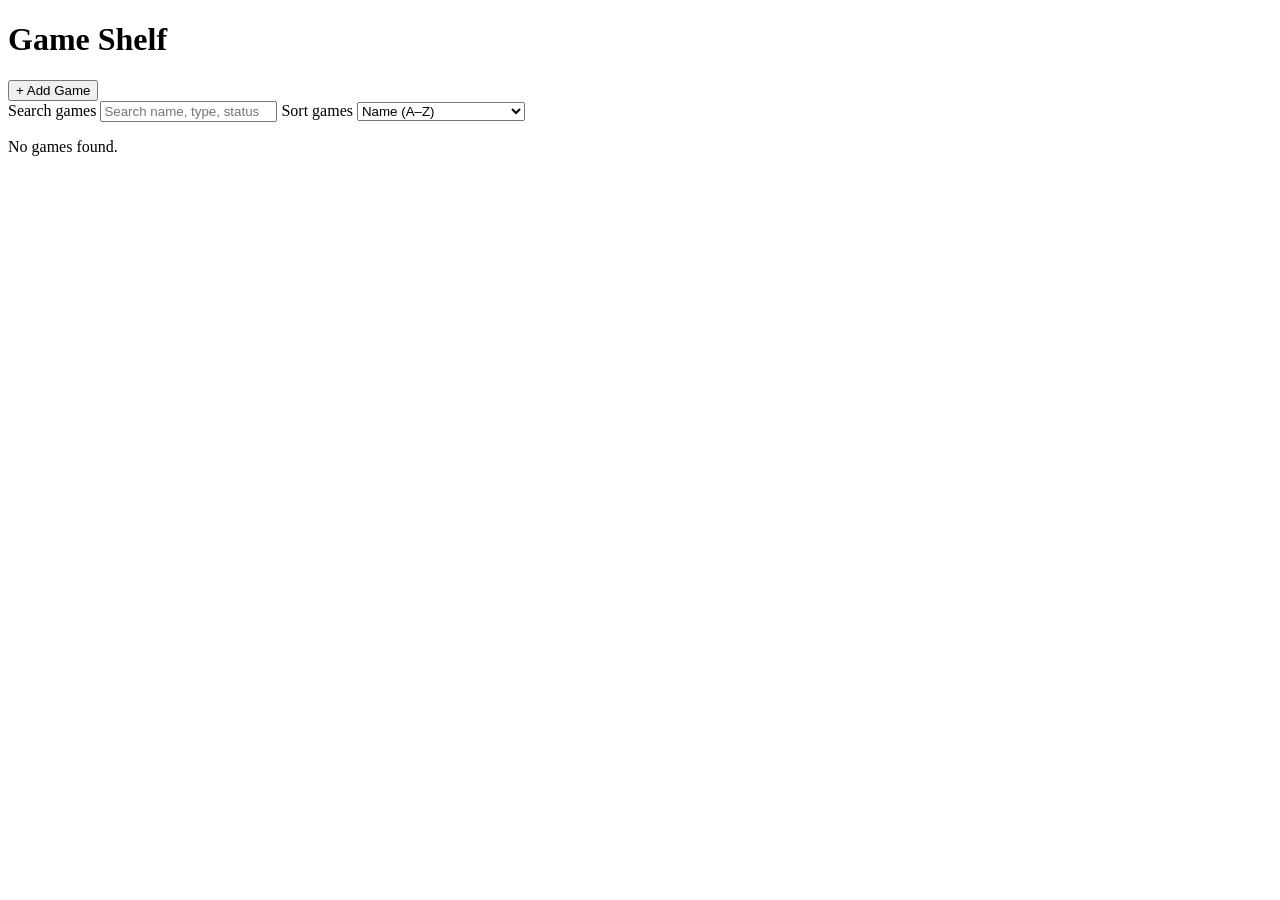
==== client/index.html @ 522afc4d "html and flask updates" ====
<!DOCTYPE html>
<html lang="en">
<head>
    <meta charset="UTF-8">
    <meta name="viewport" content="width=device-width, initial-scale=1.0">
    <title>Game Shelf</title>
    <link rel="stylesheet" href="style.css">
</head>
<body>
    <header class="hero">
        <div class="hero-content">
            <h1 class="site-title">Game Shelf</h1>
            <button type="button" id="add-game-btn" class="btn btn-primary">+ Add Game</button>

            <div class="controls">
                <label for="search-input" class="visually-hidden">Search games</label>
                <input type="search" id="search-input" placeholder="Search name, type, status, notes...">

                <label for="sort-select" class="visually-hidden">Sort games</label>
                <select id="sort-select">
                    <option value="name-asc">Name (A–Z)</option>
                    <option value="name-desc">Name (Z–A)</option>
                    <option value="type">Type</option>
                    <option value="rating">Rating (highest first)</option>
                    <option value="complexity">Complexity (lightest first)</option>
                    <option value="play_time">Play time (shortest first)</option>
                    <option value="price">Price (lowest first)</option>
                    <option value="status">Status (Owned first)</option>
                </select>
            </div>
        </div>
    </header>

    <main class="shelf">
        <div id="game-grid" class="card-grid"></div>
        <p id="empty-message" class="empty-message hidden">No games found.</p>
    </main>

    <dialog id="form-dialog" class="dialog">
        <form id="game-form">
            <h2 id="form-title">Add a Game</h2>

            <div class="form-group">
                <label for="name">Name</label>
                <input type="text" id="name" name="name" required>
            </div>

            <div class="form-group">
                <label for="game_type">Type</label>
                <select id="game_type" name="game_type">
                    <option value="Strategy">Strategy</option>
                    <option value="Party">Party</option>
                    <option value="Cooperative">Cooperative</option>
                    <option value="Family">Family</option>
                    <option value="Deck-building">Deck-building</option>
                    <option value="Card">Card</option>
                    <option value="Abstract">Abstract</option>
                    <option value="Trivia">Trivia</option>
                    <option value="Other">Other</option>
                </select>
            </div>

            <div class="form-row">
                <div class="form-group">
                    <label for="min_players">Min Players</label>
                    <input type="number" id="min_players" name="min_players" min="1">
                </div>
                <div class="form-group">
                    <label for="max_players">Max Players</label>
                    <input type="number" id="max_players" name="max_players" min="1">
                </div>
            </div>

            <div class="form-row">
                <div class="form-group">
                    <label for="play_time">Play Time (minutes)</label>
                    <input type="number" id="play_time" name="play_time" min="1">
                </div>
                <div class="form-group">
                    <label for="min_age">Minimum Age</label>
                    <input type="number" id="min_age" name="min_age" min="0">
                </div>
            </div>

            <div class="form-row">
                <div class="form-group">
                    <label for="complexity">Complexity</label>
                    <select id="complexity" name="complexity">
                        <option value="1">1 – Light</option>
                        <option value="2">2 – Medium-Light</option>
                        <option value="3">3 – Medium</option>
                        <option value="4">4 – Medium-Heavy</option>
                        <option value="5">5 – Heavy</option>
                    </select>
                </div>
                <div class="form-group">
                    <label for="rating">Rating</label>
                    <select id="rating" name="rating">
                        <option value="1">1 ★</option>
                        <option value="2">2 ★★</option>
                        <option value="3">3 ★★★</option>
                        <option value="4">4 ★★★★</option>
                        <option value="5">5 ★★★★★</option>
                    </select>
                </div>
            </div>

            <div class="form-row">
                <div class="form-group">
                    <label for="price">Price ($)</label>
                    <input type="number" id="price" name="price" min="0" step="0.01">
                </div>
                <div class="form-group">
                    <label for="status">Status</label>
                    <select id="status" name="status">
                        <option value="Owned">Owned</option>
                        <option value="Wishlist">Wishlist</option>
                    </select>
                </div>
            </div>

            <div class="form-group">
                <label for="notes">Notes</label>
                <textarea id="notes" name="notes" rows="3"></textarea>
            </div>

            <div class="form-actions">
                <button type="button" id="cancel-btn" class="btn btn-secondary">Cancel</button>
                <button type="submit" class="btn btn-primary">Save</button>
            </div>
        </form>
    </dialog>

    <dialog id="detail-dialog" class="dialog">
        <div id="detail-content"></div>

        <div class="form-actions">
            <button type="button" id="delete-btn" class="btn btn-danger">Delete</button>
            <button type="button" id="edit-btn" class="btn btn-secondary">Edit</button>
            <button type="button" id="close-detail-btn" class="btn btn-primary">Close</button>
        </div>
    </dialog>

    <script src="app.js"></script>
</body>
</html>
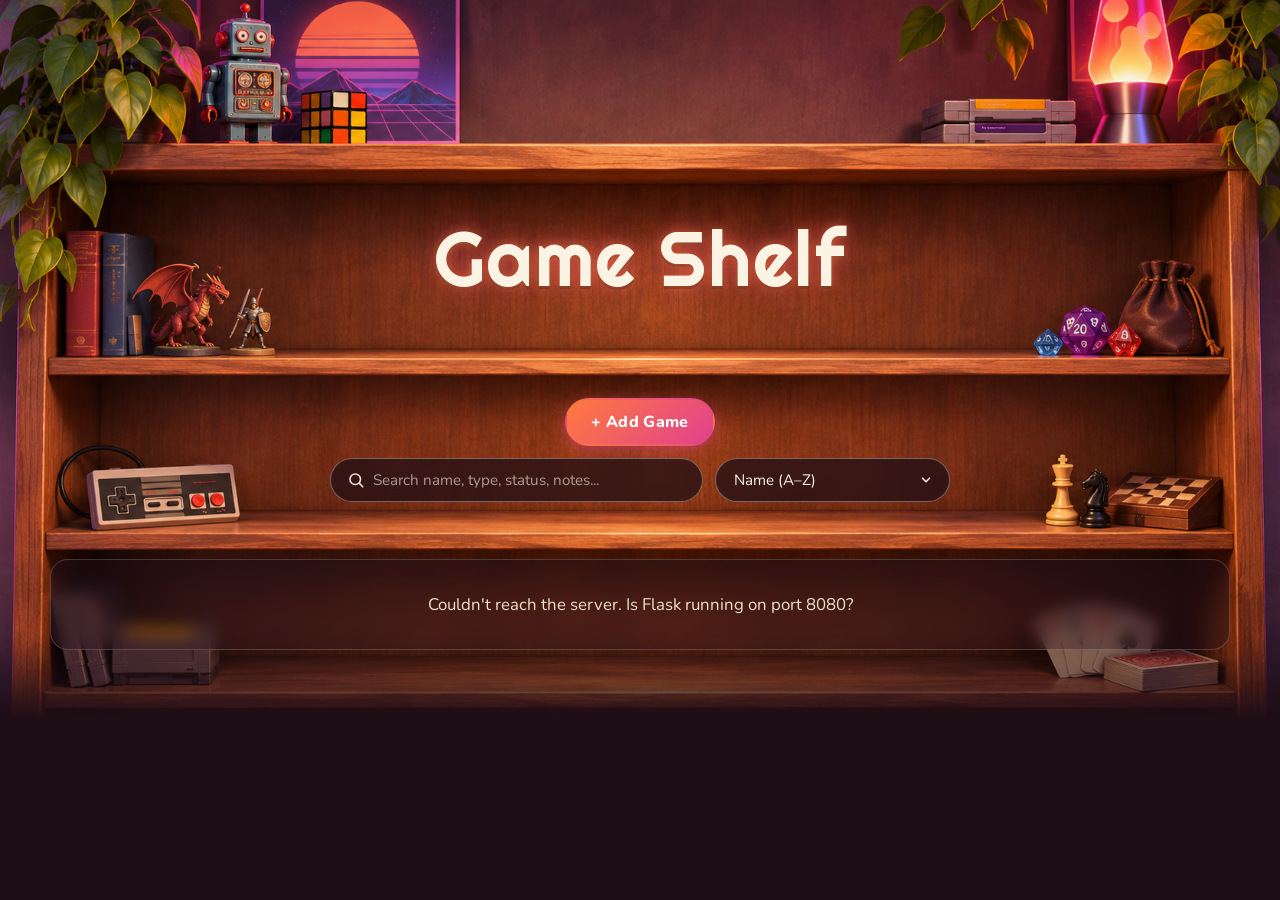
==== commit 34e02d1c: "frontend upload with linting and readme completion" ====
--- a/client/index.html
+++ b/client/index.html
@@ -4,6 +4,9 @@
     <meta charset="UTF-8">
     <meta name="viewport" content="width=device-width, initial-scale=1.0">
     <title>Game Shelf</title>
+    <link rel="preconnect" href="https://fonts.googleapis.com">
+    <link rel="preconnect" href="https://fonts.gstatic.com" crossorigin>
+    <link href="https://fonts.googleapis.com/css2?family=Righteous&family=Nunito:wght@400;600;700;800&display=swap" rel="stylesheet">
     <link rel="stylesheet" href="style.css">
 </head>
 <body>
--- a/client/style.css
+++ b/client/style.css
@@ -0,0 +1,644 @@
+/* ===== Color palette and shared values ===== */
+:root {
+    --wall: #2b1420;
+    --wall-deep: #1d0d16;
+    --wood: #9c5530;
+    --wood-dark: #6b3519;
+    --cream: #fbf3e4;
+    --cream-dark: #efe1c8;
+    --ink: #2a1a14;
+    --ink-soft: #6f5a4c;
+    --magenta: #e0418f;
+    --orange: #ff7a3d;
+    --purple: #7b4bd1;
+    --teal: #1f9e8f;
+    --danger: #c0392b;
+    --radius: 12px;
+    --shadow: 0 6px 18px rgba(0, 0, 0, 0.35);
+    --font-display: "Righteous", "Trebuchet MS", sans-serif;
+    --font-body: "Nunito", "Segoe UI", system-ui, sans-serif;
+}
+
+/* ===== Base ===== */
+*,
+*::before,
+*::after {
+    box-sizing: border-box;
+}
+
+body {
+    margin: 0;
+    min-height: 100vh;
+    background: var(--wall-deep);
+    color: var(--ink);
+    font-family: var(--font-body);
+    line-height: 1.5;
+}
+
+/* ===== Utility classes ===== */
+.hidden {
+    display: none !important;
+}
+
+.visually-hidden {
+    position: absolute;
+    width: 1px;
+    height: 1px;
+    padding: 0;
+    margin: -1px;
+    overflow: hidden;
+    clip: rect(0, 0, 0, 0);
+    white-space: nowrap;
+    border: 0;
+}
+
+/* ===== Hero: shelf image with title, button and controls ===== */
+.hero {
+    position: relative;
+    width: 100%;
+    aspect-ratio: 1672 / 941;
+    background: url("images/gameshelf_desktop.png") center top / cover no-repeat;
+}
+
+/* Fades the bottom of the image into the page color */
+.hero::after {
+    content: "";
+    position: absolute;
+    inset: auto 0 0 0;
+    height: 12%;
+    background: linear-gradient(to bottom, transparent, var(--wall-deep));
+    pointer-events: none;
+}
+
+.hero-content {
+    position: relative;
+    z-index: 1;
+    display: flex;
+    flex-direction: column;
+    align-items: center;
+    padding: 17.2vw 16px 0;
+    text-align: center;
+}
+
+.site-title {
+    margin: 0;
+    font-family: var(--font-display);
+    font-weight: 400;
+    font-size: clamp(2.4rem, 6vw, 6.5rem);
+    line-height: 1;
+    color: var(--cream);
+    letter-spacing: 0.02em;
+    text-shadow:
+        0 0 12px rgba(255, 122, 61, 0.55),
+        0 0 28px rgba(224, 65, 143, 0.45),
+        0 3px 0 var(--wood-dark);
+}
+
+#add-game-btn {
+    margin-top: 7.9vw;
+}
+
+.controls {
+    display: flex;
+    gap: 12px;
+    width: min(620px, 100%);
+    margin-top: 0.9vw;
+}
+
+/* ===== Search and sort controls ===== */
+#search-input,
+#sort-select {
+    height: 44px;
+    border: 1px solid rgba(251, 243, 228, 0.35);
+    border-radius: 999px;
+    background-color: rgba(29, 13, 22, 0.72);
+    color: var(--cream);
+    font-family: var(--font-body);
+    font-size: 0.95rem;
+    backdrop-filter: blur(6px);
+    -webkit-backdrop-filter: blur(6px);
+    transition: border-color 0.2s, box-shadow 0.2s;
+}
+
+#search-input {
+    flex: 1;
+    min-width: 0;
+    padding: 0 18px 0 42px;
+    background-image: url("data:image/svg+xml,%3Csvg xmlns='http://www.w3.org/2000/svg' width='18' height='18' viewBox='0 0 24 24' fill='none' stroke='%23efe1c8' stroke-width='2.2' stroke-linecap='round'%3E%3Ccircle cx='11' cy='11' r='7'/%3E%3Cline x1='16.5' y1='16.5' x2='21' y2='21'/%3E%3C/svg%3E");
+    background-repeat: no-repeat;
+    background-position: 16px center;
+}
+
+#search-input::placeholder {
+    color: rgba(251, 243, 228, 0.6);
+}
+
+#sort-select {
+    flex: 0 0 auto;
+    padding: 0 42px 0 18px;
+    appearance: none;
+    -webkit-appearance: none;
+    cursor: pointer;
+    background-image: url("data:image/svg+xml,%3Csvg xmlns='http://www.w3.org/2000/svg' width='14' height='14' viewBox='0 0 24 24' fill='none' stroke='%23efe1c8' stroke-width='3' stroke-linecap='round' stroke-linejoin='round'%3E%3Cpolyline points='6 9 12 15 18 9'/%3E%3C/svg%3E");
+    background-repeat: no-repeat;
+    background-position: right 16px center;
+}
+
+#sort-select option {
+    background: var(--wall);
+    color: var(--cream);
+}
+
+#search-input:focus,
+#sort-select:focus {
+    outline: none;
+    border-color: var(--orange);
+    box-shadow: 0 0 0 3px rgba(255, 122, 61, 0.35);
+}
+
+/* ===== Buttons ===== */
+.btn {
+    display: inline-flex;
+    align-items: center;
+    justify-content: center;
+    gap: 6px;
+    padding: 11px 24px;
+    border: 2px solid transparent;
+    border-radius: 999px;
+    font-family: var(--font-body);
+    font-size: 1rem;
+    font-weight: 800;
+    letter-spacing: 0.02em;
+    cursor: pointer;
+    transition: transform 0.15s, box-shadow 0.15s, background-color 0.15s, color 0.15s;
+}
+
+.btn:hover {
+    transform: translateY(-2px);
+}
+
+.btn:active {
+    transform: translateY(0);
+}
+
+.btn:focus-visible {
+    outline: 3px solid var(--orange);
+    outline-offset: 3px;
+}
+
+.btn-primary {
+    background: linear-gradient(135deg, var(--orange), var(--magenta));
+    color: #fff;
+    box-shadow: 0 4px 14px rgba(224, 65, 143, 0.45);
+}
+
+.btn-primary:hover {
+    box-shadow: 0 6px 20px rgba(224, 65, 143, 0.6);
+}
+
+.btn-secondary {
+    background: transparent;
+    border-color: var(--wood);
+    color: var(--wood-dark);
+}
+
+.btn-secondary:hover {
+    background: var(--wood);
+    color: var(--cream);
+}
+
+.btn-danger {
+    background: transparent;
+    border-color: var(--danger);
+    color: var(--danger);
+}
+
+.btn-danger:hover {
+    background: var(--danger);
+    color: #fff;
+}
+
+/* Pop-up buttons and the Add Game button: no movement on hover, only a color change */
+.dialog .btn,
+.dialog .btn:hover,
+.dialog .btn:active,
+#add-game-btn,
+#add-game-btn:hover,
+#add-game-btn:active {
+    transform: none;
+}
+
+.dialog .btn-primary,
+.dialog .btn-primary:hover {
+    box-shadow: none;
+}
+
+#add-game-btn:hover {
+    box-shadow: 0 4px 14px rgba(224, 65, 143, 0.45);
+}
+
+.dialog .btn-primary:hover,
+#add-game-btn:hover {
+    background: linear-gradient(135deg, #e0571f, #b8266c);
+}
+
+/* ===== Shelf panel: overlaps the last shelf and grows downward ===== */
+.shelf {
+    position: relative;
+    z-index: 2;
+    width: min(1180px, calc(100% - 32px));
+    margin: -12.6vw auto 48px;
+    padding: 24px;
+    border: 1px solid rgba(251, 243, 228, 0.18);
+    border-radius: 18px;
+    background: rgba(29, 13, 22, 0.55);
+    backdrop-filter: blur(8px);
+    -webkit-backdrop-filter: blur(8px);
+    box-shadow: 0 12px 40px rgba(0, 0, 0, 0.45);
+}
+
+.card-grid {
+    display: grid;
+    grid-template-columns: repeat(auto-fill, minmax(170px, 1fr));
+    gap: 16px;
+}
+
+.empty-message {
+    margin: 8px 0;
+    color: var(--cream-dark);
+    text-align: center;
+    font-size: 1.05rem;
+}
+
+/* ===== Mini-cards ===== */
+.mini-card {
+    --accent: var(--wood);
+    position: relative;
+    display: flex;
+    flex-direction: column;
+    align-items: flex-start;
+    gap: 6px;
+    min-height: 118px;
+    padding: 18px 14px 14px;
+    overflow: hidden;
+    border: none;
+    border-radius: var(--radius);
+    background: var(--cream);
+    color: var(--ink);
+    font-family: var(--font-body);
+    text-align: left;
+    cursor: pointer;
+    box-shadow: var(--shadow);
+    transition: transform 0.18s, box-shadow 0.18s;
+}
+
+/* Colored stripe across the top, like the lid of a game box */
+.mini-card::before {
+    content: "";
+    position: absolute;
+    inset: 0 0 auto 0;
+    height: 6px;
+    background: var(--accent);
+}
+
+.mini-card:hover {
+    transform: translateY(-3px);
+    box-shadow: 0 12px 26px rgba(0, 0, 0, 0.45);
+}
+
+.mini-card:focus-visible {
+    outline: 3px solid var(--orange);
+    outline-offset: 3px;
+}
+
+.mini-card-name {
+    margin: 0;
+    font-family: var(--font-display);
+    font-weight: 400;
+    font-size: 1.15rem;
+    line-height: 1.2;
+    display: -webkit-box;
+    -webkit-line-clamp: 3;
+    -webkit-box-orient: vertical;
+    overflow: hidden;
+}
+
+.mini-card-type {
+    color: var(--accent);
+    font-size: 0.82rem;
+    font-weight: 800;
+    letter-spacing: 0.06em;
+    text-transform: uppercase;
+}
+
+.mini-card .badge {
+    margin-top: auto;
+}
+
+/* Accent color per game type */
+.mini-card[data-type="strategy"]      { --accent: #b5532a; }
+.mini-card[data-type="party"]         { --accent: var(--magenta); }
+.mini-card[data-type="cooperative"]   { --accent: var(--teal); }
+.mini-card[data-type="family"]        { --accent: #d9862b; }
+.mini-card[data-type="deck-building"] { --accent: var(--purple); }
+.mini-card[data-type="card"]          { --accent: #c23a4b; }
+.mini-card[data-type="abstract"]      { --accent: #3d6fb6; }
+.mini-card[data-type="trivia"]        { --accent: #6b8e23; }
+.mini-card[data-type="other"]         { --accent: var(--ink-soft); }
+
+/* ===== Badges and tags ===== */
+.badge,
+.tag {
+    display: inline-block;
+    padding: 3px 10px;
+    border-radius: 999px;
+    font-size: 0.75rem;
+    font-weight: 800;
+    letter-spacing: 0.04em;
+    text-transform: uppercase;
+}
+
+.badge-owned {
+    background: rgba(31, 158, 143, 0.15);
+    color: #137566;
+}
+
+.badge-wishlist {
+    background: rgba(224, 65, 143, 0.15);
+    color: #b02a6d;
+}
+
+.tag {
+    background: var(--cream-dark);
+    color: var(--wood-dark);
+}
+
+/* ===== Dialogs (pop-ups) ===== */
+.dialog {
+    width: min(560px, calc(100% - 32px));
+    max-height: calc(100vh - 32px);
+    padding: 0;
+    border: none;
+    border-radius: 18px;
+    background: var(--cream);
+    color: var(--ink);
+    box-shadow: 0 24px 60px rgba(0, 0, 0, 0.55);
+    overflow: auto;
+}
+
+.dialog::backdrop {
+    background: rgba(20, 8, 15, 0.7);
+    backdrop-filter: blur(3px);
+    -webkit-backdrop-filter: blur(3px);
+}
+
+.dialog[open] {
+    animation: pop-in 0.2s ease-out;
+}
+
+@keyframes pop-in {
+    from { opacity: 0; transform: translateY(12px) scale(0.98); }
+    to   { opacity: 1; transform: none; }
+}
+
+#game-form {
+    padding: 28px;
+    border-top: 8px solid var(--wood);
+}
+
+#game-form h2,
+.detail-name {
+    margin: 0 0 18px;
+    font-family: var(--font-display);
+    font-weight: 400;
+    font-size: 1.8rem;
+    line-height: 1.15;
+    color: var(--wood-dark);
+}
+
+/* ===== Form fields ===== */
+.form-group {
+    display: flex;
+    flex-direction: column;
+    gap: 5px;
+    margin-bottom: 14px;
+}
+
+.form-row {
+    display: grid;
+    grid-template-columns: 1fr 1fr;
+    gap: 14px;
+}
+
+.form-group label {
+    font-size: 0.85rem;
+    font-weight: 800;
+    color: var(--ink-soft);
+    letter-spacing: 0.03em;
+}
+
+.form-group input,
+.form-group select,
+.form-group textarea {
+    width: 100%;
+    padding: 10px 12px;
+    border: 2px solid var(--cream-dark);
+    border-radius: 10px;
+    background-color: #fffdf8;
+    color: var(--ink);
+    font-family: var(--font-body);
+    font-size: 1rem;
+    transition: border-color 0.2s, box-shadow 0.2s;
+}
+
+.form-group select {
+    appearance: none;
+    -webkit-appearance: none;
+    padding-right: 36px;
+    cursor: pointer;
+    background-image: url("data:image/svg+xml,%3Csvg xmlns='http://www.w3.org/2000/svg' width='14' height='14' viewBox='0 0 24 24' fill='none' stroke='%236b3519' stroke-width='3' stroke-linecap='round' stroke-linejoin='round'%3E%3Cpolyline points='6 9 12 15 18 9'/%3E%3C/svg%3E");
+    background-repeat: no-repeat;
+    background-position: right 12px center;
+}
+
+.form-group textarea {
+    resize: vertical;
+}
+
+.form-group input:focus,
+.form-group select:focus,
+.form-group textarea:focus {
+    outline: none;
+    border-color: var(--orange);
+    box-shadow: 0 0 0 3px rgba(255, 122, 61, 0.25);
+}
+
+.form-actions {
+    display: flex;
+    flex-wrap: wrap;
+    justify-content: flex-end;
+    gap: 10px;
+    margin-top: 8px;
+}
+
+/* ===== Detail (full card) pop-up ===== */
+#detail-dialog {
+    border-top: 8px solid var(--wood);
+}
+
+#detail-content {
+    padding: 28px 28px 0;
+}
+
+#detail-dialog .form-actions {
+    padding: 20px 28px 28px;
+    margin-top: 0;
+}
+
+#delete-btn {
+    margin-right: auto;
+}
+
+.detail-name {
+    margin-bottom: 10px;
+}
+
+.detail-tags {
+    display: flex;
+    flex-wrap: wrap;
+    gap: 8px;
+    margin-bottom: 18px;
+}
+
+.detail-list {
+    display: grid;
+    grid-template-columns: max-content 1fr;
+    gap: 10px 20px;
+    margin: 0;
+    padding: 16px 18px;
+    border-radius: var(--radius);
+    background: #fffdf8;
+    border: 1px solid var(--cream-dark);
+}
+
+.detail-list dt {
+    font-size: 0.85rem;
+    font-weight: 800;
+    color: var(--ink-soft);
+    letter-spacing: 0.03em;
+}
+
+.detail-list dd {
+    margin: 0;
+    font-weight: 700;
+}
+
+.detail-stars {
+    color: var(--orange);
+    letter-spacing: 0.08em;
+}
+
+.detail-notes {
+    margin: 16px 0 0;
+    padding: 12px 16px;
+    border-left: 4px solid var(--orange);
+    background: rgba(255, 122, 61, 0.08);
+    border-radius: 0 10px 10px 0;
+    font-style: italic;
+    white-space: pre-line;
+}
+
+/* ===== Tablets and small laptops: smaller controls so they fit on the shelf ===== */
+@media (min-width: 701px) and (max-width: 1100px) {
+    #add-game-btn {
+        padding: 8px 18px;
+        font-size: 0.92rem;
+    }
+
+    #search-input,
+    #sort-select {
+        height: 36px;
+        font-size: 0.88rem;
+    }
+}
+
+/* ===== Phones ===== */
+@media (max-width: 700px) {
+    .hero {
+        aspect-ratio: 941 / 1672;
+        background-image: url("images/gameshelf_mobile.png");
+    }
+
+    .hero-content {
+        padding-top: 63vw;
+    }
+
+    .site-title {
+        font-size: 9.5vw;
+    }
+
+    #add-game-btn {
+        margin-top: 15vw;
+        padding: 8px 18px;
+        font-size: 0.92rem;
+    }
+
+    .controls {
+        margin-top: 2vw;
+        gap: 8px;
+    }
+
+    #search-input,
+    #sort-select {
+        height: 38px;
+        font-size: 0.88rem;
+    }
+
+    #search-input {
+        padding-left: 38px;
+        background-position: 13px center;
+    }
+
+    #sort-select {
+        max-width: 42%;
+        padding-left: 12px;
+        padding-right: 34px;
+        background-position: right 12px center;
+    }
+
+    .shelf {
+        margin-top: -37vw;
+        padding: 14px;
+    }
+
+    .card-grid {
+        grid-template-columns: repeat(2, 1fr);
+        gap: 12px;
+    }
+
+    .mini-card {
+        min-height: 104px;
+        padding: 16px 12px 12px;
+    }
+
+    .mini-card-name {
+        font-size: 1rem;
+    }
+
+    #game-form,
+    #detail-content {
+        padding-left: 20px;
+        padding-right: 20px;
+    }
+
+    #detail-dialog .form-actions {
+        padding: 18px 20px 22px;
+    }
+}
+
+@media (max-width: 480px) {
+    .form-row {
+        grid-template-columns: 1fr;
+        gap: 0;
+    }
+}
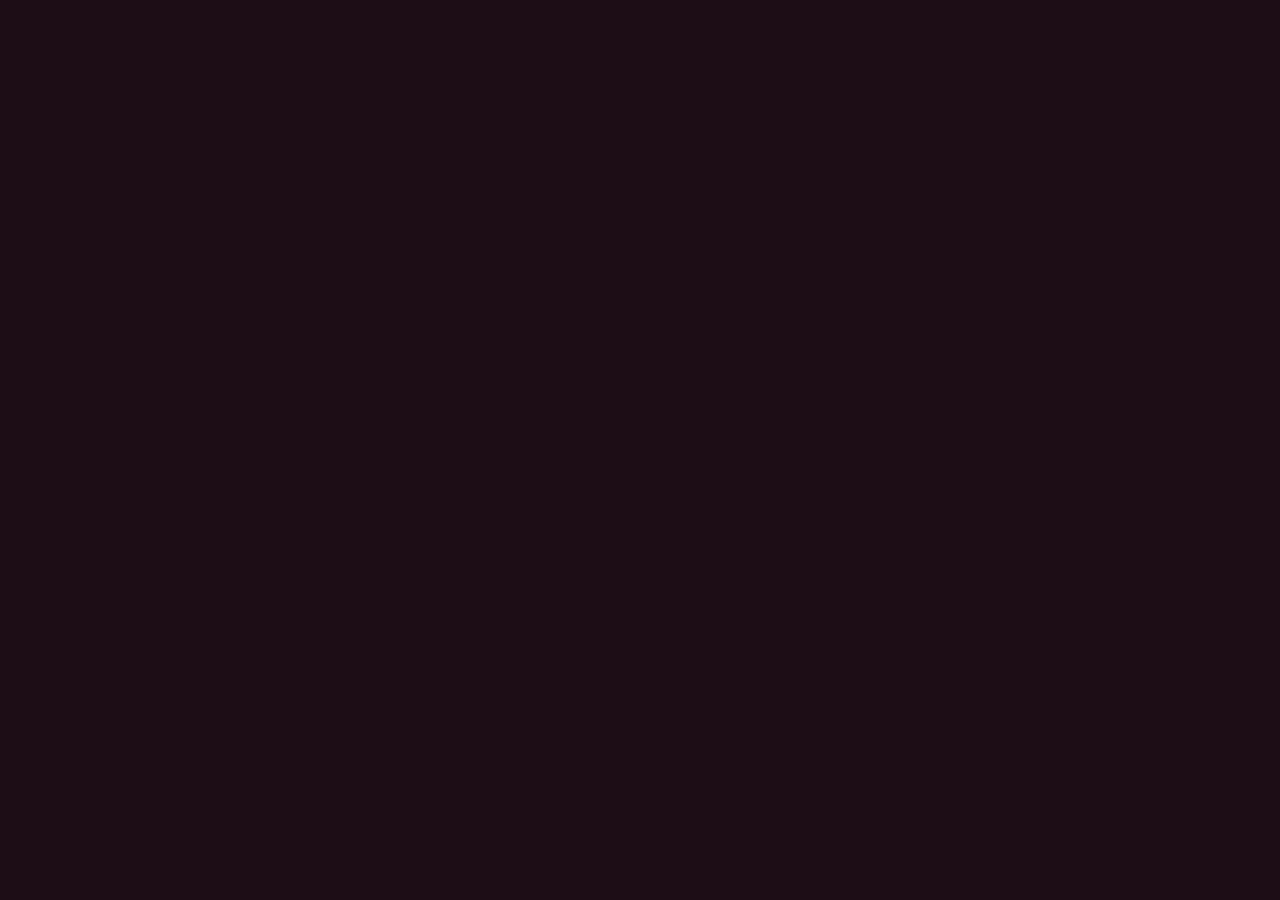
==== commit 600df924: "database changes to enforce user_id" ====
--- a/client/index.html
+++ b/client/index.html
@@ -4,146 +4,12 @@
     <meta charset="UTF-8">
     <meta name="viewport" content="width=device-width, initial-scale=1.0">
     <title>Game Shelf</title>
-    <link rel="preconnect" href="https://fonts.googleapis.com">
-    <link rel="preconnect" href="https://fonts.gstatic.com" crossorigin>
-    <link href="https://fonts.googleapis.com/css2?family=Righteous&family=Nunito:wght@400;600;700;800&display=swap" rel="stylesheet">
-    <link rel="stylesheet" href="style.css">
+    <link rel = "stylesheet" href = "style.css">
+
 </head>
 <body>
-    <header class="hero">
-        <div class="hero-content">
-            <h1 class="site-title">Game Shelf</h1>
-            <button type="button" id="add-game-btn" class="btn btn-primary">+ Add Game</button>
+    
 
-            <div class="controls">
-                <label for="search-input" class="visually-hidden">Search games</label>
-                <input type="search" id="search-input" placeholder="Search name, type, status, notes...">
-
-                <label for="sort-select" class="visually-hidden">Sort games</label>
-                <select id="sort-select">
-                    <option value="name-asc">Name (A–Z)</option>
-                    <option value="name-desc">Name (Z–A)</option>
-                    <option value="type">Type</option>
-                    <option value="rating">Rating (highest first)</option>
-                    <option value="complexity">Complexity (lightest first)</option>
-                    <option value="play_time">Play time (shortest first)</option>
-                    <option value="price">Price (lowest first)</option>
-                    <option value="status">Status (Owned first)</option>
-                </select>
-            </div>
-        </div>
-    </header>
-
-    <main class="shelf">
-        <div id="game-grid" class="card-grid"></div>
-        <p id="empty-message" class="empty-message hidden">No games found.</p>
-    </main>
-
-    <dialog id="form-dialog" class="dialog">
-        <form id="game-form">
-            <h2 id="form-title">Add a Game</h2>
-
-            <div class="form-group">
-                <label for="name">Name</label>
-                <input type="text" id="name" name="name" required>
-            </div>
-
-            <div class="form-group">
-                <label for="game_type">Type</label>
-                <select id="game_type" name="game_type">
-                    <option value="Strategy">Strategy</option>
-                    <option value="Party">Party</option>
-                    <option value="Cooperative">Cooperative</option>
-                    <option value="Family">Family</option>
-                    <option value="Deck-building">Deck-building</option>
-                    <option value="Card">Card</option>
-                    <option value="Abstract">Abstract</option>
-                    <option value="Trivia">Trivia</option>
-                    <option value="Other">Other</option>
-                </select>
-            </div>
-
-            <div class="form-row">
-                <div class="form-group">
-                    <label for="min_players">Min Players</label>
-                    <input type="number" id="min_players" name="min_players" min="1">
-                </div>
-                <div class="form-group">
-                    <label for="max_players">Max Players</label>
-                    <input type="number" id="max_players" name="max_players" min="1">
-                </div>
-            </div>
-
-            <div class="form-row">
-                <div class="form-group">
-                    <label for="play_time">Play Time (minutes)</label>
-                    <input type="number" id="play_time" name="play_time" min="1">
-                </div>
-                <div class="form-group">
-                    <label for="min_age">Minimum Age</label>
-                    <input type="number" id="min_age" name="min_age" min="0">
-                </div>
-            </div>
-
-            <div class="form-row">
-                <div class="form-group">
-                    <label for="complexity">Complexity</label>
-                    <select id="complexity" name="complexity">
-                        <option value="1">1 – Light</option>
-                        <option value="2">2 – Medium-Light</option>
-                        <option value="3">3 – Medium</option>
-                        <option value="4">4 – Medium-Heavy</option>
-                        <option value="5">5 – Heavy</option>
-                    </select>
-                </div>
-                <div class="form-group">
-                    <label for="rating">Rating</label>
-                    <select id="rating" name="rating">
-                        <option value="1">1 ★</option>
-                        <option value="2">2 ★★</option>
-                        <option value="3">3 ★★★</option>
-                        <option value="4">4 ★★★★</option>
-                        <option value="5">5 ★★★★★</option>
-                    </select>
-                </div>
-            </div>
-
-            <div class="form-row">
-                <div class="form-group">
-                    <label for="price">Price ($)</label>
-                    <input type="number" id="price" name="price" min="0" step="0.01">
-                </div>
-                <div class="form-group">
-                    <label for="status">Status</label>
-                    <select id="status" name="status">
-                        <option value="Owned">Owned</option>
-                        <option value="Wishlist">Wishlist</option>
-                    </select>
-                </div>
-            </div>
-
-            <div class="form-group">
-                <label for="notes">Notes</label>
-                <textarea id="notes" name="notes" rows="3"></textarea>
-            </div>
-
-            <div class="form-actions">
-                <button type="button" id="cancel-btn" class="btn btn-secondary">Cancel</button>
-                <button type="submit" class="btn btn-primary">Save</button>
-            </div>
-        </form>
-    </dialog>
-
-    <dialog id="detail-dialog" class="dialog">
-        <div id="detail-content"></div>
-
-        <div class="form-actions">
-            <button type="button" id="delete-btn" class="btn btn-danger">Delete</button>
-            <button type="button" id="edit-btn" class="btn btn-secondary">Edit</button>
-            <button type="button" id="close-detail-btn" class="btn btn-primary">Close</button>
-        </div>
-    </dialog>
-
-    <script src="app.js"></script>
+    <script src = "auth.js"></script>
 </body>
 </html>
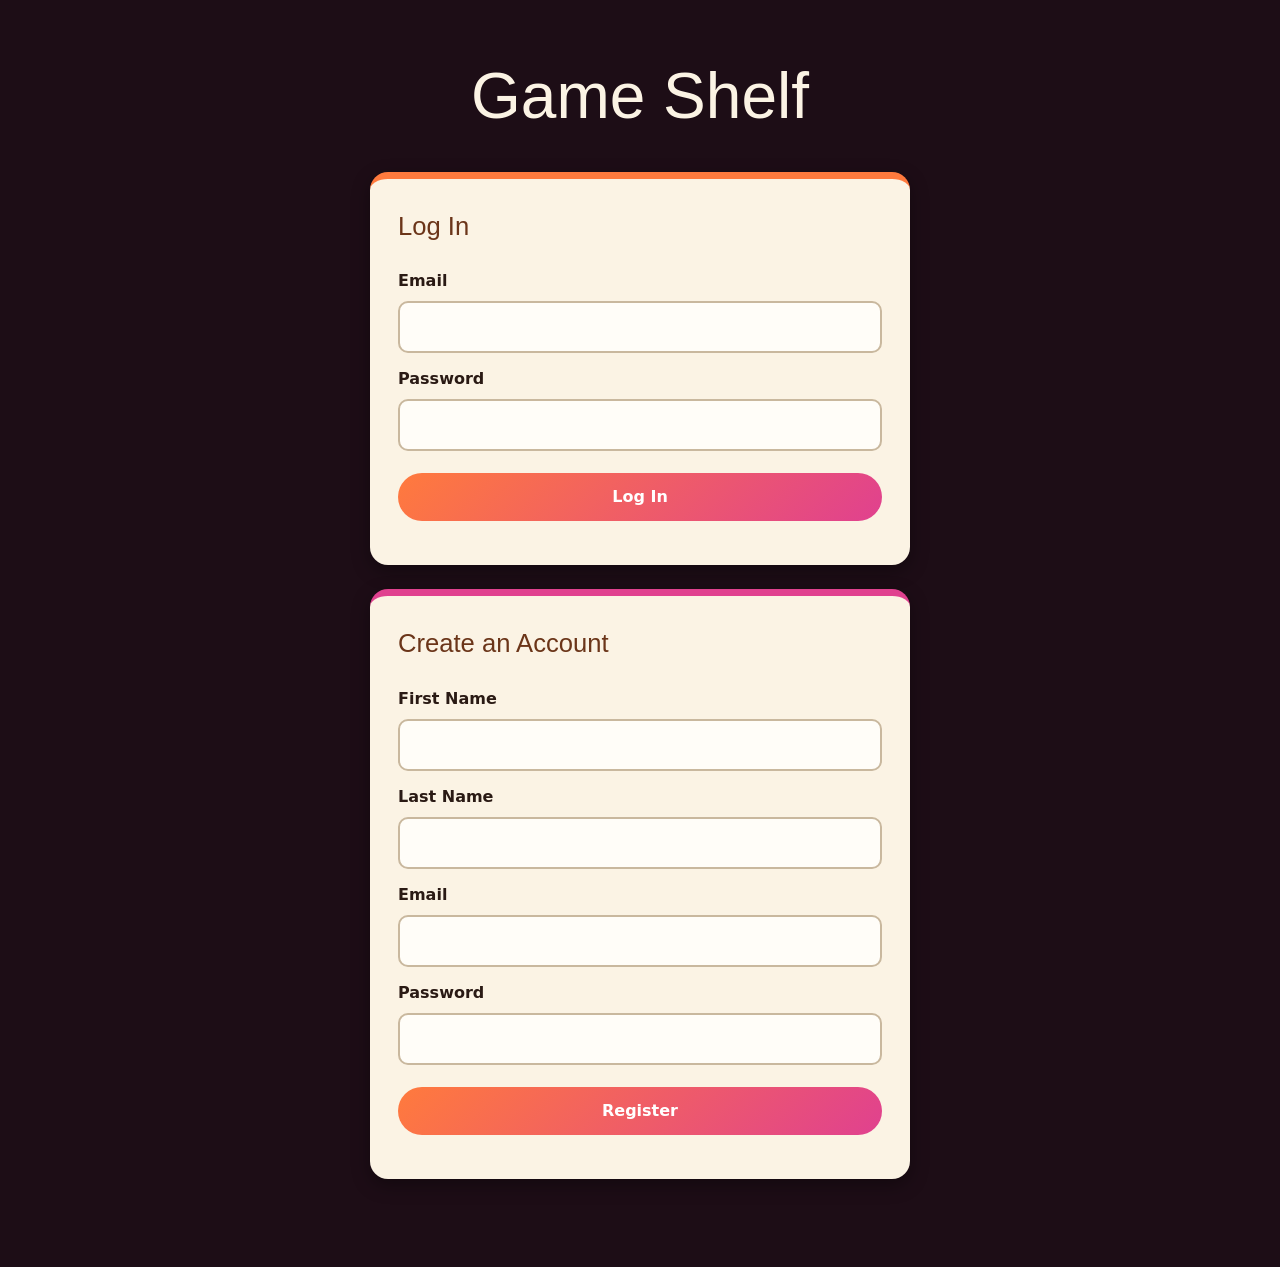
==== commit a7ee82b9: "front end auth setup" ====
--- a/client/index.html
+++ b/client/index.html
@@ -8,6 +8,43 @@
 
 </head>
 <body>
+    <main id="auth-container">
+        <h1>Game Shelf</h1>
+
+        <section id="login-section">
+            <h2>Log In</h2>
+            <form id="login-form">
+                <label for="login-email">Email</label>
+                <input type="email" id="login-email" required>
+
+                <label for="login-password">Password</label>
+                <input type="password" id="login-password" required>
+
+                <button type="submit">Log In</button>
+            </form>
+            <p id="login-message" role="status"></p>
+        </section>
+
+        <section id="register-section">
+            <h2>Create an Account</h2>
+            <form id="register-form">
+                <label for="register-first-name">First Name</label>
+                <input type="text" id="register-first-name" required>
+
+                <label for="register-last-name">Last Name</label>
+                <input type="text" id="register-last-name" required>
+
+                <label for="register-email">Email</label>
+                <input type="email" id="register-email" required>
+
+                <label for="register-password">Password</label>
+                <input type="password" id="register-password" required>
+
+                <button type="submit">Register</button>
+            </form>
+            <p id="register-message" role="status"></p>
+        </section>
+    </main>
     
 
     <script src = "auth.js"></script>
--- a/client/style.css
+++ b/client/style.css
@@ -642,3 +642,112 @@
         gap: 0;
     }
 }
+
+/* ===== Authentication page ===== */
+#auth-container {
+    width: min(960px, calc(100% - 32px));
+    margin: 0 auto;
+    padding: 48px 0 64px;
+}
+
+#auth-container > h1 {
+    margin: 0 0 28px;
+    color: var(--cream);
+    font-family: var(--font-display);
+    font-size: clamp(2.4rem, 6vw, 4rem);
+    font-weight: 400;
+    text-align: center;
+}
+
+#login-section,
+#register-section {
+    max-width: 540px;
+    margin: 0 auto 24px;
+    padding: 28px;
+    border-radius: 18px;
+    background: var(--cream);
+    color: var(--ink);
+    box-shadow: var(--shadow);
+}
+
+#login-section {
+    border-top: 7px solid var(--orange);
+}
+
+#register-section {
+    border-top: 7px solid var(--magenta);
+}
+
+#auth-container h2 {
+    margin: 0 0 18px;
+    font-family: var(--font-display);
+    font-size: 1.6rem;
+    font-weight: 400;
+    color: var(--wood-dark);
+}
+
+#auth-container form {
+    display: flex;
+    flex-direction: column;
+    gap: 8px;
+}
+
+#auth-container label {
+    margin-top: 6px;
+    font-weight: 800;
+    color: var(--ink);
+}
+
+#auth-container input {
+    width: 100%;
+    padding: 12px 14px;
+    border: 2px solid #c9b89e;
+    border-radius: 10px;
+    background: #fffdf8;
+    color: var(--ink);
+    font: inherit;
+}
+
+#auth-container input:focus {
+    outline: none;
+    border-color: var(--orange);
+    box-shadow: 0 0 0 3px rgba(255, 122, 61, 0.24);
+}
+
+#auth-container button[type="submit"] {
+    margin-top: 14px;
+    padding: 12px 24px;
+    border: 0;
+    border-radius: 999px;
+    background: linear-gradient(135deg, var(--orange), var(--magenta));
+    color: white;
+    font: inherit;
+    font-weight: 800;
+    cursor: pointer;
+}
+
+#auth-container button[type="submit"]:hover {
+    filter: brightness(0.9);
+}
+
+#auth-container button[type="submit"]:focus-visible {
+    outline: 3px solid var(--purple);
+    outline-offset: 3px;
+}
+
+#login-message,
+#register-message {
+    color: var(--ink);
+    font-weight: 700;
+}
+
+@media (max-width: 600px) {
+    #auth-container {
+        padding-top: 24px;
+    }
+
+    #login-section,
+    #register-section {
+        padding: 20px;
+    }
+}
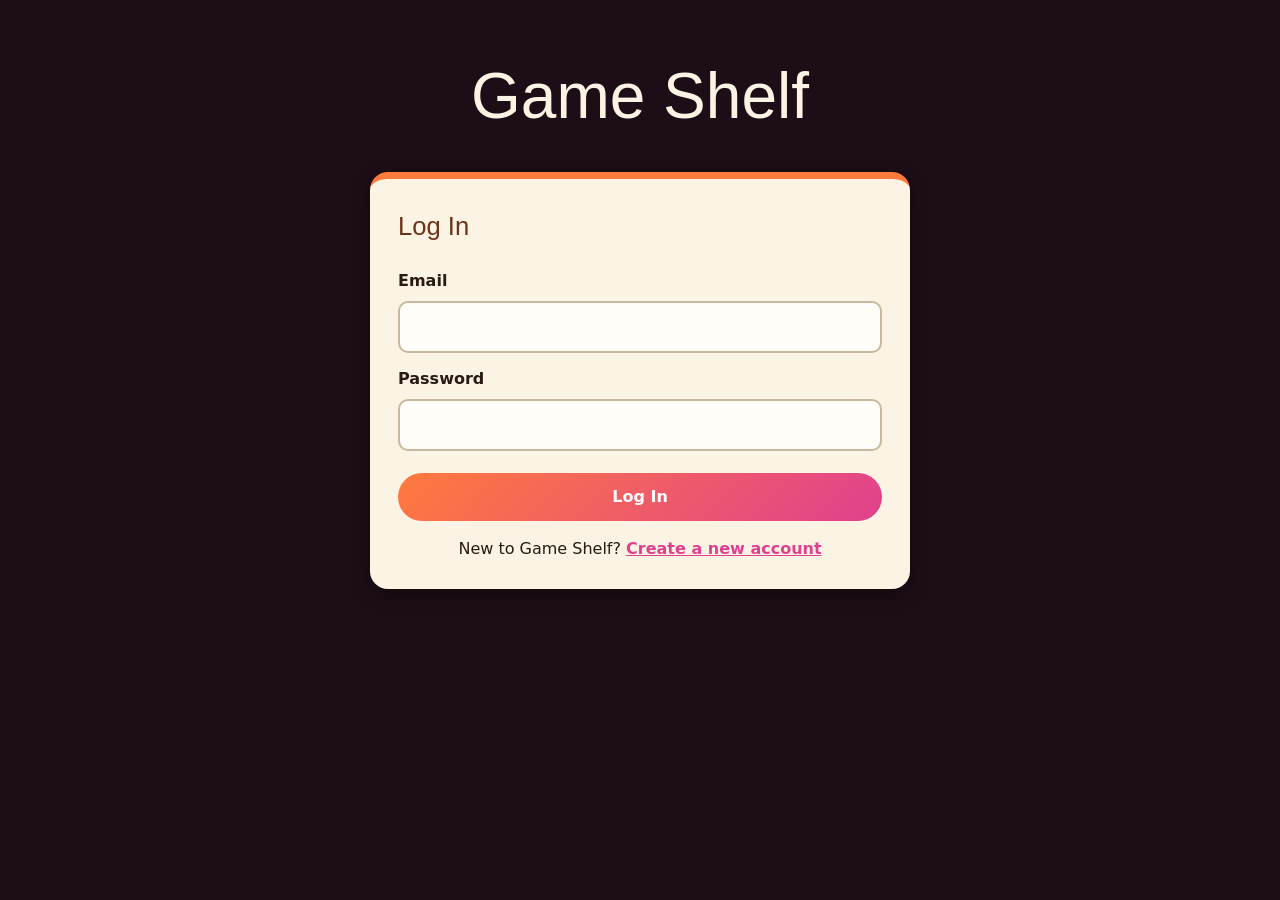
==== commit 8c963be1: "bux fixes, ui fixes" ====
--- a/client/index.html
+++ b/client/index.html
@@ -4,7 +4,7 @@
     <meta charset="UTF-8">
     <meta name="viewport" content="width=device-width, initial-scale=1.0">
     <title>Game Shelf</title>
-    <link rel = "stylesheet" href = "style.css">
+    <link rel="stylesheet" href="style.css?v=2">
 
 </head>
 <body>
@@ -23,9 +23,13 @@
                 <button type="submit">Log In</button>
             </form>
             <p id="login-message" role="status"></p>
+            <p class="auth-switch">
+                New to Game Shelf?
+                <button type="button" id="show-register-btn" class="link-btn">Create a new account</button>
+            </p>
         </section>
 
-        <section id="register-section">
+        <section id="register-section" class="hidden">
             <h2>Create an Account</h2>
             <form id="register-form">
                 <label for="register-first-name">First Name</label>
@@ -43,10 +47,14 @@
                 <button type="submit">Register</button>
             </form>
             <p id="register-message" role="status"></p>
+            <p class="auth-switch">
+                Already have an account?
+                <button type="button" id="show-login-btn" class="link-btn">Log in</button>
+            </p>
         </section>
     </main>
     
 
-    <script src = "auth.js"></script>
+    <script src="auth.js?v=2"></script>
 </body>
 </html>
--- a/client/style.css
+++ b/client/style.css
@@ -1,3 +1,4 @@
+
 /* ===== Color palette and shared values ===== */
 :root {
     --wall: #2b1420;
@@ -548,7 +549,7 @@
     white-space: pre-line;
 }
 
-/* ===== Tablets and small laptops: smaller controls so they fit on the shelf ===== */
+/* ===== Tablets and small laptops ===== */
 @media (min-width: 701px) and (max-width: 1100px) {
     #add-game-btn {
         padding: 8px 18px;
@@ -741,6 +742,41 @@
     font-weight: 700;
 }
 
+/* Switch between the login and registration forms */
+.auth-switch {
+    margin: 8px 0 0;
+    text-align: center;
+}
+
+.link-btn {
+    padding: 0;
+    border: 0;
+    background: none;
+    color: var(--magenta);
+    font: inherit;
+    font-weight: 800;
+    text-decoration: underline;
+    cursor: pointer;
+}
+
+.link-btn:hover {
+    filter: brightness(0.85);
+}
+
+.link-btn:focus-visible {
+    outline: 3px solid var(--purple);
+    outline-offset: 3px;
+}
+
+/* Shown on the shelf page while the session is being checked */
+.page-status {
+    margin: 0;
+    padding: 64px 16px;
+    color: var(--cream);
+    font-weight: 700;
+    text-align: center;
+}
+
 @media (max-width: 600px) {
     #auth-container {
         padding-top: 24px;
@@ -751,3 +787,45 @@
         padding: 20px;
     }
 }
+
+/* ===== Logout button ===== */
+#logout-btn {
+    position: absolute;
+    top: 20px;
+    right: 24px;
+    z-index: 3;
+
+    padding: 8px 18px;
+    border: 2px solid var(--cream);
+    border-radius: 999px;
+
+    background: rgba(29, 13, 22, 0.8);
+    color: var(--cream);
+
+    font-family: var(--font-body);
+    font-size: 0.9rem;
+    font-weight: 800;
+    cursor: pointer;
+
+    transition: background-color 0.2s, border-color 0.2s;
+}
+
+#logout-btn:hover {
+    background: var(--magenta);
+    border-color: var(--magenta);
+    color: #fff;
+}
+
+#logout-btn:focus-visible {
+    outline: 3px solid var(--orange);
+    outline-offset: 3px;
+}
+
+@media (max-width: 700px) {
+    #logout-btn {
+        top: 12px;
+        right: 12px;
+        padding: 6px 12px;
+        font-size: 0.8rem;
+    }
+}
